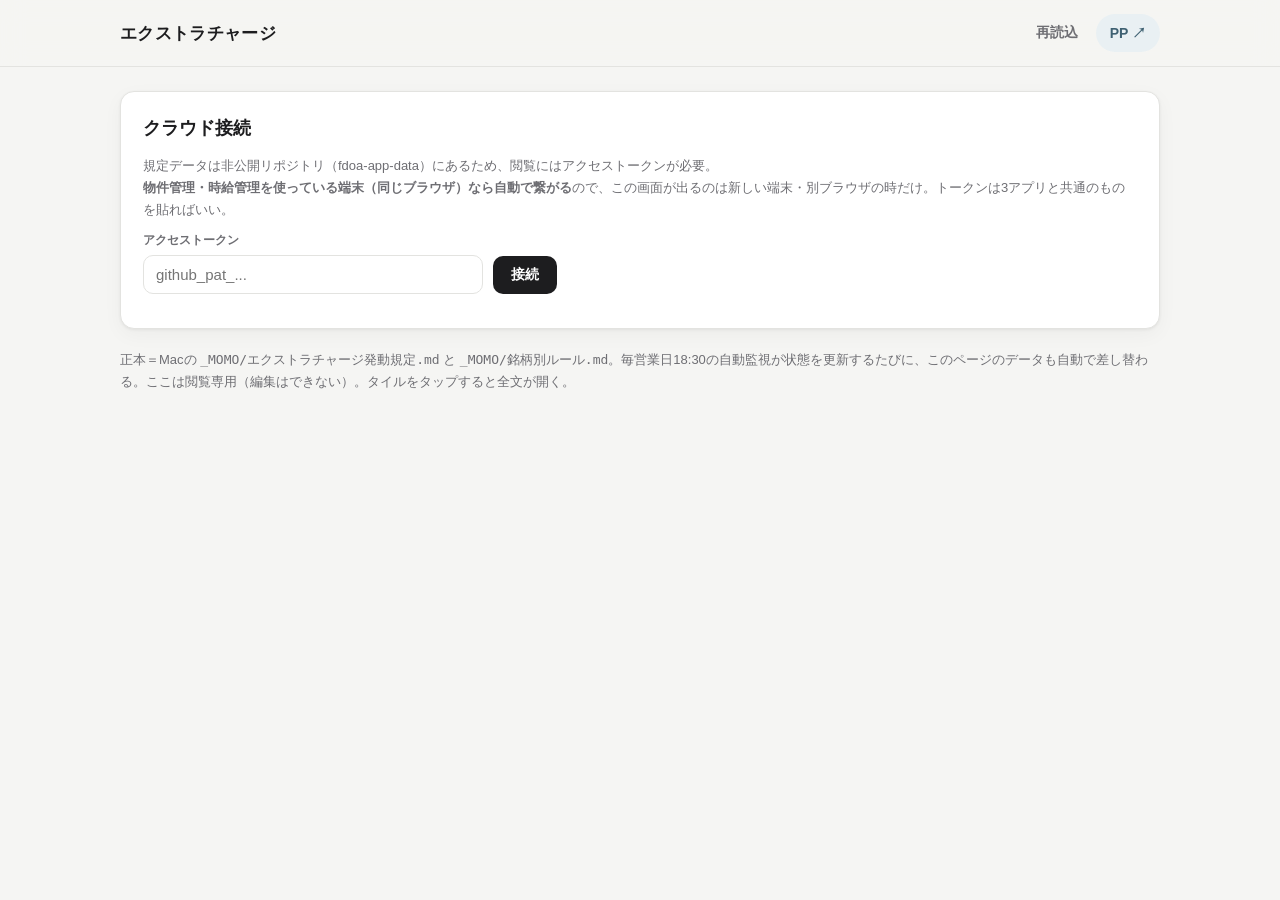
==== extra/index.html @ 91cc87ca "extra: 2段表示化（1段目=指数=EXCが機械で撃つ／2段目=個別株=通知だけ型・根拠ストリップは規定の役割分担節から取得）" ====
<!DOCTYPE html>
<html lang="ja">
<head>
<meta charset="UTF-8">
<meta name="viewport" content="width=device-width, initial-scale=1.0, viewport-fit=cover">
<title>エクストラチャージ｜FDOA</title>
<link rel="icon" href="data:image/svg+xml,<svg xmlns='http://www.w3.org/2000/svg' viewBox='0 0 100 100'><text y='.9em' font-size='90'>⚡</text></svg>">
<link rel="apple-touch-icon" href="apple-touch-icon.png">
<link rel="stylesheet" href="../shared/base.css?v=20260720b">
<style>
/* ---- 投資系（PP）の色をこのページに持ち込む ---- */
:root{--progress-blue:#3f6172;--progress-blue-soft:#e9f0f3}
.nav-external{display:inline-flex;align-items:center;color:var(--progress-blue);background:var(--progress-blue-soft);
  padding:8px 14px;border-radius:999px;font-size:14px;font-weight:700;text-decoration:none;white-space:nowrap}
.nav-external:hover{filter:brightness(.97)}

/* ---- 状態タイル（PPのサマリーカード相当・密度高め） ---- */
.tiles{display:grid;grid-template-columns:repeat(auto-fit,minmax(158px,1fr));gap:8px;margin-bottom:8px;align-items:start}
.tile{border:1px solid var(--line);border-radius:10px;background:var(--card);box-shadow:var(--shadow);overflow:hidden}
.tile summary{cursor:pointer;list-style:none;padding:9px 11px 10px;display:flex;flex-direction:column;gap:3px}
.tile summary::-webkit-details-marker{display:none}
.tile-top{display:flex;justify-content:space-between;align-items:center;gap:6px;min-width:0}
.tile-name{font-size:11.5px;font-weight:750;white-space:nowrap}
.pill{font-size:9px;font-weight:700;padding:2px 7px;border-radius:999px;background:#efefec;color:var(--sub);
  white-space:nowrap;overflow:hidden;text-overflow:ellipsis;max-width:60%}
.phase-danger .pill{background:var(--danger-soft);color:var(--danger)}
.phase-warn .pill{background:var(--warn-soft);color:#73542d}
.phase-ok .pill{background:var(--accent-soft);color:var(--accent)}
.tile-big{font-size:22px;font-weight:750;line-height:1.15;font-variant-numeric:tabular-nums}
.phase-danger .tile-big{color:var(--danger)}
.phase-warn .tile-big{color:var(--warn)}
.phase-ok .tile-big{color:var(--accent)}
.tile-sub{font-size:9px;color:var(--sub);margin-top:-2px}
.tile-rows{display:flex;flex-direction:column;gap:2px;margin-top:3px;min-width:0}
.tile-row{font-size:9.5px;line-height:1.35;white-space:nowrap;overflow:hidden;text-overflow:ellipsis}
.tile-row .lbl{color:var(--sub);font-weight:650;margin-right:2px}
.env-fired{text-decoration:line-through;color:var(--sub)}
.tile-full{border-top:1px solid var(--line);padding:9px 11px;background:#fafaf8}
.tile-full .md{font-size:11px;line-height:1.55}
.tile-full .md ul{padding-left:16px}

/* ---- 2段表示（1段目=指数／2段目=個別株）：段ヘッダー＝根拠ストリップ ---- */
.tier{margin-bottom:14px}
.roleStrip summary{flex-wrap:nowrap;min-width:0}
.roleStrip .tag{font-size:9px;font-weight:700;padding:2px 7px;border-radius:999px;white-space:nowrap;flex:none}
.roleStrip .tag-idx{background:var(--progress-blue-soft);color:var(--progress-blue)}
.roleStrip .tag-stk{background:#efe9df;color:#73542d}
.roleStrip .roleNote{color:var(--sub);font-weight:500;flex:1;min-width:0;white-space:nowrap;overflow:hidden;text-overflow:ellipsis}

/* ---- 弾薬庫ストリップ・鮮度スタンプ ---- */
.strip{border:1px solid var(--line);border-radius:10px;background:var(--card);box-shadow:var(--shadow);margin-bottom:8px;overflow:hidden}
.strip summary{cursor:pointer;list-style:none;padding:8px 12px;font-size:11px;font-weight:650;display:flex;gap:6px;align-items:center;flex-wrap:wrap}
.strip summary::-webkit-details-marker{display:none}
.strip summary::after{content:"▾";color:var(--sub);font-size:10px;margin-left:auto}
.strip[open] summary::after{content:"▴"}
.strip .md{border-top:1px solid var(--line);padding:9px 12px;background:#fafaf8;font-size:11px}
.stamp{font-size:10px;color:var(--sub);margin:0 2px 18px}

/* ---- Markdown表示（折りたたみ・フォールバック用） ---- */
.md h2{font-size:17px;margin:20px 0 8px;padding-top:4px}
.md h2:first-child{margin-top:0}
.md h3{font-size:15px;margin:16px 0 6px;padding:6px 10px;background:#f5f5f3;border-radius:8px}
.md p{margin:6px 0}
.md ul{margin:6px 0 10px;padding-left:22px}
.md li{margin:3px 0}
.md table{margin:8px 0 12px;font-size:13px}
.md td{padding:7px 10px}
.md hr{border:none;border-top:1px solid var(--line);margin:16px 0}
.md code{background:#f0f0ee;border-radius:5px;padding:1px 6px;font-size:12px;font-family:ui-monospace,Menlo,monospace;word-break:break-all}
.md strong{font-weight:700}
.ruleFold{padding:14px 18px}
.ruleFold summary{cursor:pointer;font-size:14px;font-weight:700;list-style:none;display:flex;align-items:center;gap:8px}
.ruleFold summary::-webkit-details-marker{display:none}
.ruleFold summary::after{content:"開く ▾";font-size:11px;font-weight:600;color:var(--sub);margin-left:auto;
  border:1px solid var(--line);border-radius:999px;padding:3px 10px;white-space:nowrap}
.ruleFold details[open] summary::after{content:"閉じる ▴"}
.secHead{font-size:12px;font-weight:700;color:var(--sub);letter-spacing:.06em;margin:22px 0 10px}
#connectCard input{width:340px;max-width:100%}
.errbox{background:var(--danger-soft);color:var(--danger);border-radius:10px;padding:12px 14px;font-size:14px;margin-bottom:14px;display:none}

@media(max-width:720px){
  main{padding-top:10px}
  .tiles{grid-template-columns:repeat(2,minmax(0,1fr));gap:6px;margin-bottom:6px}
  .tile summary{padding:8px 9px 9px}
  .tile-big{font-size:20px}
  .strip{margin-bottom:6px}
  .tier{margin-bottom:10px}
  .stamp{margin-bottom:12px}
}
</style>
</head>
<body>

<header>
  <div class="head-in">
    <h1>エクストラチャージ <small id="fetchInfo"></small></h1>
    <nav>
      <button id="reloadBtn">再読込</button>
      <a class="nav-external" href="../progress/" title="Progress Portfolioを開く">PP ↗</a>
    </nav>
  </div>
</header>

<main>
  <div class="errbox" id="errBox"></div>

  <!-- 未接続時：トークン入力 -->
  <div class="card" id="connectCard" style="display:none">
    <h2>クラウド接続</h2>
    <p class="note" style="margin-bottom:10px">
      規定データは非公開リポジトリ（fdoa-app-data）にあるため、閲覧にはアクセストークンが必要。<br>
      <strong>物件管理・時給管理を使っている端末（同じブラウザ）なら自動で繋がる</strong>ので、この画面が出るのは新しい端末・別ブラウザの時だけ。トークンは3アプリと共通のものを貼ればいい。
    </p>
    <div class="frm">
      <label>アクセストークン
        <input type="password" id="tokenInput" placeholder="github_pat_...">
      </label>
      <button class="btn" id="connectBtn">接続</button>
    </div>
  </div>

  <!-- ダッシュボード：2段表示（1段目=指数=EXCが機械で撃つ／2段目=個別株=通知だけ）＋鮮度 -->
  <div id="dashWrap" style="display:none">
    <div class="tier" id="idxTier" style="display:none">
      <details class="strip roleStrip" id="idxStrip" style="display:none">
        <summary id="idxSum"></summary>
        <div class="md" id="idxMd"></div>
      </details>
      <div class="tiles" id="idxTiles"></div>
      <details class="strip" id="ammoStrip" style="display:none">
        <summary id="ammoSum"></summary>
        <div class="md" id="ammoMd"></div>
      </details>
    </div>
    <div class="tier" id="stkTier" style="display:none">
      <details class="strip roleStrip" id="stkStrip" style="display:none">
        <summary id="stkSum"></summary>
        <div class="md" id="stkMd"></div>
      </details>
      <div class="tiles" id="stkTiles"></div>
    </div>
    <div class="stamp" id="stampLine"></div>
  </div>

  <!-- フォールバック：タイル化に失敗した文書はここに生Markdownで出す（真っ白事故防止） -->
  <div class="card" id="statusCard" style="display:none">
    <h2>現在の状態（指数）</h2>
    <div class="md" id="statusMd"></div>
  </div>
  <div class="card" id="spcxStatusCard" style="display:none">
    <h2>現在の状態（個別株）</h2>
    <div class="md" id="spcxStatusMd"></div>
  </div>

  <!-- 規定本文・履歴（折りたたみ） -->
  <div class="secHead" id="foldHead" style="display:none">規定・履歴</div>
  <div class="card ruleFold" id="ruleCard" style="display:none">
    <details>
      <summary>発動規定（本文）</summary>
      <div class="md" id="ruleMd" style="margin-top:12px"></div>
    </details>
  </div>
  <div class="card ruleFold" id="histCard" style="display:none">
    <details>
      <summary>発砲履歴</summary>
      <div class="md" id="histMd" style="margin-top:12px"></div>
    </details>
  </div>
  <div class="card ruleFold" id="spcxRuleCard" style="display:none">
    <details>
      <summary>銘柄別ルール（本文）</summary>
      <div class="md" id="spcxRuleMd" style="margin-top:12px"></div>
    </details>
  </div>
  <div class="card ruleFold" id="spcxHistCard" style="display:none">
    <details>
      <summary>売買履歴</summary>
      <div class="md" id="spcxHistMd" style="margin-top:12px"></div>
    </details>
  </div>

  <p class="note">正本＝Macの <code>_MOMO/エクストラチャージ発動規定.md</code> と <code>_MOMO/銘柄別ルール.md</code>。毎営業日18:30の自動監視が状態を更新するたびに、このページのデータも自動で差し替わる。ここは閲覧専用（編集はできない）。タイルをタップすると全文が開く。</p>
</main>

<script src="../shared/store.js?v=20260720b"></script>
<script>
'use strict';
const CONFIG={owner:'neongreeen',repo:'fdoa-app-data',branch:'main',path:'extra-charge.md',spcxPath:'stock-rules.md',
  tokenKey:'fdoa_gh_token',legacyTokenKeys:['fdoa_bukken_gh_token']}; // 他アプリと同じ：旧キーも読む
const reader=createCloudReader(CONFIG); // クラウド読み取りは全アプリ共通のstore.js経由（引っ越しはstore.js差し替えだけ）
const $=id=>document.getElementById(id);

/*__PARSER_START__*/
function esc(s){return s.replace(/&/g,'&amp;').replace(/</g,'&lt;').replace(/>/g,'&gt;');}
function inline(s){return s
  .replace(/\*\*([^*]+)\*\*/g,'<strong>$1</strong>')
  .replace(/`([^`]+)`/g,'<code>$1</code>');}

/* 最小Markdownレンダラ（見出し・表・箇条書き・区切り線・段落・太字・code） */
function mdToHtml(md){
  const lines=md.split('\n');let html='',i=0;
  while(i<lines.length){
    const ln=lines[i];
    if(/^\s*$/.test(ln)){i++;continue;}
    if(/^---+\s*$/.test(ln)){html+='<hr>';i++;continue;}
    let m;
    if((m=ln.match(/^(#{1,4})\s+(.*)$/))){html+='<h'+m[1].length+'>'+inline(esc(m[2]))+'</h'+m[1].length+'>';i++;continue;}
    if(/^\|/.test(ln)){ // 表
      const rows=[];while(i<lines.length&&/^\|/.test(lines[i])){rows.push(lines[i]);i++;}
      const cells=r=>r.replace(/^\||\|$/g,'').split('|').map(c=>inline(esc(c.trim())));
      let t='<div class="tblwrap"><table>';
      rows.forEach((r,ri)=>{
        if(/^\|[\s:|-]+\|?$/.test(r))return; // 区切り行
        const tag=ri===0?'th':'td';
        t+='<tr>'+cells(r).map(c=>'<'+tag+'>'+c+'</'+tag+'>').join('')+'</tr>';
      });
      html+=t+'</table></div>';continue;
    }
    if(/^\s*-\s+/.test(ln)){ // 箇条書き
      let l='<ul>';
      while(i<lines.length&&/^\s*-\s+/.test(lines[i])){l+='<li>'+inline(esc(lines[i].replace(/^\s*-\s+/,'')))+'</li>';i++;}
      html+=l+'</ul>';continue;
    }
    html+='<p>'+inline(esc(ln))+'</p>';i++;
  }
  return html;
}

// 文書を3分割：規定本文／現在の状態／履歴（発砲履歴・売買履歴）
function splitDoc(md){
  const si=md.search(/^## 現在の状態.*$/m);
  if(si<0)return{rule:md.replace(/^# .*$/m,'').trim(),status:'',history:''};
  const rule=md.slice(0,si).replace(/---+\s*$/,'').replace(/^# .*$/m,'').trim();
  const rest=md.slice(si).replace(/^## 現在の状態.*$/m,'');
  const hi=rest.search(/^## .*$/m);
  let status=rest,history='';
  if(hi>=0){status=rest.slice(0,hi);history=rest.slice(hi).trim();}
  status=status.replace(/---+\s*\n*$/,'').trim();
  return{rule,status,history};
}

// 状態セクションを「### 見出し」ごとに分ける
function sections(status){
  const marks=[];const re=/^###\s+(.+)$/gm;let m;
  while((m=re.exec(status)))marks.push({head:m[1].trim(),idx:m.index,end:re.lastIndex});
  return marks.map((mk,i)=>({head:mk.head,body:status.slice(mk.end,i+1<marks.length?marks[i+1].idx:undefined).trim()}));
}

const PHASE_EMOJI={'🔴':'danger','🟡':'warn','🟢':'ok'};

// 1サブセクション→タイルのデータ。書式が育っても拾える範囲だけ拾う（欠けは無視）
function parseTile(sec){
  const ci=sec.head.indexOf('：');
  const name=(ci>=0?sec.head.slice(0,ci):sec.head).replace(/\*/g,'').trim();
  let phaseRaw=ci>=0?sec.head.slice(ci+1).trim():'';
  const emoji=Object.keys(PHASE_EMOJI).find(e=>phaseRaw.includes(e))||'';
  const phase=phaseRaw.replace(emoji,'').replace(/（[^）]*）/g,'').trim();
  const b=sec.body;
  const t={name,emoji,phase,phaseClass:emoji?PHASE_EMOJI[emoji]:'',body:b,big:'',bigLabel:'',rows:[]};
  let m;
  // 物差し1：高値からの下落率（指数＝半年高値／個別株＝90日高値）
  if((m=b.match(/(半年高値|90日高値)[^%\n]*?比[：:]?\s*\*{0,2}(-?\d+(?:\.\d+)?)\s*\*{0,2}\s*%/))){
    t.big=m[2]+'%';t.bigLabel=m[1]+'比';t.dd=parseFloat(m[2]);
  }
  // 物差し2：SPCXの底カウント
  if(!t.big&&(m=b.match(/カウント[：:]\s*\*{0,2}(\d+)\s*営業日\*{0,2}\s*／\s*(\d+)\s*営業日/))){
    t.big=m[1]+'/'+m[2];t.bigLabel='底カウント（営業日）';
  }
  // 封筒（発射済みの弾は🎯付き・取り消し線）
  if((m=b.match(/①\s*([\d,]+)[^②]*②\s*([\d,]+)[^③]*③\s*([\d,]+)[^④]*④\s*([\d,]+)/))){
    const fired={};let f;const fre=/第([1-4])弾[：:][^\n]*発射済み/g;
    while((f=fre.exec(b)))fired[f[1]]=true;
    t.env=[m[1],m[2],m[3],m[4]].map((amt,i)=>({amt,fired:!!fired[i+1]}));
  }else if(/封筒未作成/.test(b))t.envNote='封筒未作成';
  // 次のライン（DDが取れていれば残り距離ptを添える）
  if((m=b.match(/次のライン[：:]\s*(.+)/))){
    let line=m[1].replace(/\*/g,'').trim();
    const lm=line.match(/(-\d+(?:\.\d+)?)\s*%/);
    if(lm&&typeof t.dd==='number'){
      const dist=t.dd-parseFloat(lm[1]);
      if(dist>0)line='あと'+dist.toFixed(1)+'pt｜'+line; // 距離が主役なので行頭に
    }
    t.next=line;
  }
  // SPCX固有：安値・シグナルライン・ロックアップ
  if((m=b.match(/直近安値[^$\n]*\$\s*([\d.,]+)/)))t.low='$'+m[1];
  if((m=b.match(/シグナルライン[：:][^$\n]*\$\s*([\d.,]+)/)))t.signal='$'+m[1];
  if((m=b.match(/ロックアップ[^：:\n]*[：:]\s*\*{0,2}([^\n*]+)/)))t.lockup=m[1].replace(/（上のカレンダー参照）.*/,'').trim();
  // 育成・ウォッチ銘柄固有：通知ライン（円・ドル両対応）・現在値・局面解除条件
  if((m=b.match(/通知ライン\s*\*{0,2}(\$?[\d,.]+)\s*(円)?\*{0,2}\s*(（-?\d+%）)?/))){
    let line=m[1]+(m[2]||'')+(m[3]||'');
    const lm=(m[3]||'').match(/(-\d+(?:\.\d+)?)%/);
    if(lm&&typeof t.dd==='number'){
      const dist=t.dd-parseFloat(lm[1]);
      if(dist>0)line='あと'+dist.toFixed(1)+'pt｜'+line; // 距離が主役なので行頭に
    }
    t.notify=line;
  }
  if((m=b.match(/現在\s*([\d,.]+)\s*円/)))t.price=m[1]+'円';
  if((m=b.match(/DDが\s*(-?\d+(?:\.\d+)?%)\s*以内へ回復/)))t.recover=m[1]+'回復で局面解除';
  return t;
}

function parseAmmo(sec){
  const t={body:sec.body};let m;
  if((m=sec.body.match(/円弾[：:][^\n]*＝\s*\*{0,2}([\d,]+)\s*円/)))t.yen=m[1]+'円';
  if((m=sec.body.match(/ドル弾[^：:\n]*[：:][^\n]*?(US\$[^（\n]+)/)))t.usd=m[1].trim();
  return t;
}

// 状態セクション冒頭（最初の###の手前）の「最終チェック」行
function parseStamp(status){
  const head=status.split(/^###/m)[0];
  const m=head.match(/最終チェック[：:]\s*([^\n]+)/);
  return m?m[1].trim():'';
}

// EXC規定本文の「暴落時の役割分担」節から、各段の根拠ストリップを作る（根拠テキストの正本は規定md1箇所）
function roleParts(bullet){
  const m=bullet.match(/\*\*([^*]+)\*\*(.*)$/);
  if(!m)return null;
  const arrow=m[1].split('→');
  if(arrow.length<2)return null;
  return{name:arrow[0].replace(/（[^）]*）/g,'').trim(),act:arrow[1].trim(),
    note:m[2].replace(/^[。\s]+/,'').replace(/\*\*/g,'').trim()};
}
function parseRoles(rule){
  const start=rule.search(/^##\s*暴落時の役割分担/m);
  if(start<0)return null;
  const after=rule.slice(start).replace(/^[^\n]*\n?/,'');
  const end=after.search(/^##\s/m);
  const body=(end>=0?after.slice(0,end):after).trim();
  const pick=key=>{const mm=body.match(new RegExp('^-\\s*\\*\\*'+key+'[^\\n]*','m'));return mm?mm[0].replace(/^-\s*/,''):'';};
  const idx=roleParts(pick('指数')),stk=roleParts(pick('個別株'));
  if(!idx&&!stk)return null;
  return{idx,stk,body};
}
/*__PARSER_END__*/

function showErr(msg){$('errBox').textContent=msg;$('errBox').style.display='block';}

const CIRC=['①','②','③','④'];
function tileRowsHtml(t){
  const rows=[];
  if(t.env)rows.push('<span class="lbl">封筒</span>'+t.env.map((e,i)=>
    '<span class="'+(e.fired?'env-fired':'')+'">'+CIRC[i]+esc(e.amt)+(e.fired?'🎯':'')+'</span>').join(' '));
  if(t.envNote)rows.push('<span class="lbl">封筒</span>'+esc(t.envNote));
  if(t.low&&t.signal)rows.push('<span class="lbl">安値</span>'+esc(t.low)+' → <span class="lbl">点灯</span>'+esc(t.signal));
  if(t.notify)rows.push('<span class="lbl">通知ライン</span>'+esc(t.notify));
  if(t.price)rows.push('<span class="lbl">現在</span>'+esc(t.price));
  if(t.recover)rows.push('<span class="lbl">解除</span>'+esc(t.recover));
  if(t.next)rows.push('<span class="lbl">次</span>'+esc(t.next));
  if(t.lockup)rows.push('<span class="lbl">解除</span>'+esc(t.lockup));
  return rows.slice(0,3).map(r=>'<div class="tile-row">'+r+'</div>').join('');
}
function renderTiles(elId,models){
  $(elId).innerHTML=models.map(t=>
    '<details class="tile'+(t.phaseClass?' phase-'+t.phaseClass:'')+'">'
    +'<summary>'
    +'<div class="tile-top"><span class="tile-name">'+esc(t.name)+'</span>'
    +(t.emoji||t.phase?'<span class="pill">'+esc((t.emoji?t.emoji+' ':'')+t.phase)+'</span>':'')+'</div>'
    +(t.big?'<div class="tile-big">'+esc(t.big)+'</div><div class="tile-sub">'+esc(t.bigLabel)+'</div>':'')
    +'<div class="tile-rows">'+tileRowsHtml(t)+'</div>'
    +'</summary>'
    +'<div class="tile-full"><div class="md">'+mdToHtml(t.body)+'</div></div>'
    +'</details>').join('');
}
function renderAmmo(a){
  const bits=[];
  if(a.yen)bits.push('円弾 <strong>'+esc(a.yen)+'</strong>');
  if(a.usd)bits.push('ドル弾 <strong>'+esc(a.usd)+'</strong>');
  $('ammoSum').innerHTML='🧨 弾薬庫：'+(bits.length?bits.join('・'):'詳細を開く');
  $('ammoMd').innerHTML=mdToHtml(a.body);
  $('ammoStrip').style.display='block';
}
// 段ヘッダー（根拠ストリップ）。役割分担節が読めなかった時は素の見出しへフォールバック
function renderTierHead(p,role,rolesBody,fallbackName,tagClass){
  if(role){
    $(p+'Sum').innerHTML='<span class="tag '+tagClass+'">'+esc(role.name)+'</span>'
      +'<strong>'+esc(role.act)+'</strong>'
      +(role.note?'<span class="roleNote">'+esc(role.note)+'</span>':'');
    $(p+'Md').innerHTML=mdToHtml(rolesBody);
    $(p+'Strip').style.display='block';
  }else{
    $(p+'Sum').innerHTML='<span class="tag '+tagClass+'">'+esc(fallbackName)+'</span>';
    $(p+'Md').innerHTML='';
    $(p+'Strip').style.display='block';
  }
}
// 履歴mdの先頭##見出しは折りたたみのタイトルと重複するので落とす
function stripLeadH2(md){return md.replace(/^##\s+[^\n]*\n?/,'').trim();}

async function load(){
  $('errBox').style.display='none';
  const TEST=window.__TEST_DOCS__||null; // 検証ハーネス用：本番では未定義
  if(!TEST&&!reader.hasToken()){
    $('connectCard').style.display='block';
    ['dashWrap','statusCard','spcxStatusCard','foldHead','ruleCard','histCard','spcxRuleCard','spcxHistCard']
      .forEach(id=>$(id).style.display='none');
    return;
  }
  $('connectCard').style.display='none';
  $('fetchInfo').textContent='読込中…';
  try{
    const [ec,sp]=TEST
      ?[TEST[CONFIG.path]||null,TEST[CONFIG.spcxPath]||null]
      :await Promise.all([reader.fetchText(CONFIG.path),reader.fetchText(CONFIG.spcxPath)]);

    const idxTiles=[],stkTiles=[];const stamps=[];let roles=null;
    $('statusCard').style.display='none';
    $('spcxStatusCard').style.display='none';

    if(ec){
      const a=splitDoc(ec);
      $('ruleMd').innerHTML=mdToHtml(a.rule);
      $('ruleCard').style.display='block';
      if(a.history){$('histMd').innerHTML=mdToHtml(stripLeadH2(a.history));$('histCard').style.display='block';}
      roles=parseRoles(a.rule); // 根拠ストリップの元＝規定の「暴落時の役割分担」節
      try{ // タイル化に失敗したら生Markdownへフォールバック（真っ白にしない）
        const secs=sections(a.status);
        const ammoSec=secs.find(s=>/弾薬庫/.test(s.head));
        const ts=secs.filter(s=>s!==ammoSec).map(parseTile);
        if(!ts.length)throw new Error('no tiles');
        idxTiles.push(...ts);
        if(ammoSec)renderAmmo(parseAmmo(ammoSec));
        const st=parseStamp(a.status);if(st)stamps.push('指数：'+st);
      }catch(_){
        $('statusMd').innerHTML=mdToHtml(a.status||'（状態セクションが見つからない）');
        $('statusCard').style.display='block';
      }
    }
    if(sp){
      const b=splitDoc(sp);
      $('spcxRuleMd').innerHTML=mdToHtml(b.rule);
      $('spcxRuleCard').style.display='block';
      if(b.history){$('spcxHistMd').innerHTML=mdToHtml(stripLeadH2(b.history));$('spcxHistCard').style.display='block';}
      try{
        const ts=sections(b.status).map(parseTile);
        if(!ts.length)throw new Error('no tiles');
        stkTiles.push(...ts);
        const st=parseStamp(b.status);if(st)stamps.push('個別株：'+st);
      }catch(_){
        $('spcxStatusMd').innerHTML=mdToHtml(b.status||'（状態セクションが見つからない）');
        $('spcxStatusCard').style.display='block';
      }
    }

    // 2段表示：1段目＝指数（EXCが機械で撃つ）／2段目＝個別株（通知だけ型）
    if(idxTiles.length){
      renderTiles('idxTiles',idxTiles);
      renderTierHead('idx',roles&&roles.idx,roles?roles.body:'','指数','tag-idx');
      $('idxTier').style.display='block';
    }else $('idxTier').style.display='none';
    if(stkTiles.length){
      renderTiles('stkTiles',stkTiles);
      renderTierHead('stk',roles&&roles.stk,roles?roles.body:'','個別株','tag-stk');
      $('stkTier').style.display='block';
    }else $('stkTier').style.display='none';
    $('dashWrap').style.display=(idxTiles.length||stkTiles.length)?'block':'none';
    $('stampLine').textContent=stamps.length?'最終チェック — '+stamps.join('／'):'';
    if(ec||sp)$('foldHead').style.display='block';
    $('fetchInfo').textContent='取得 '+new Date().toLocaleString('ja-JP',{month:'numeric',day:'numeric',hour:'2-digit',minute:'2-digit'});
  }catch(e){
    $('fetchInfo').textContent='';
    if(e&&e.auth){ // トークン無効。共通キーは消さない（物件・時給の接続を巻き添えにしない）
      showErr('トークンが無効（401）。下の欄に貼り直すと直る（物件・時給とも共通のトークン）。');
      $('connectCard').style.display='block';return;
    }
    showErr(navigator.onLine?('読み込み失敗：'+e.message):'オフライン。電波のある所で再読込して。');
  }
}

$('reloadBtn').addEventListener('click',load);
$('connectBtn').addEventListener('click',()=>{
  const t=$('tokenInput').value.trim();
  if(!t)return;
  reader.connect(t);
  $('tokenInput').value='';
  load();
});
load();
</script>
</body>
</html>
---- shared/base.css ----
/* =====================================================================
   FDOA 共通ビジュアル基盤（マスター管理・物件進捗管理・時給プロジェクト管理で共用）
   見た目の正本はこのファイル。3アプリの共通部分（配色・ヘッダー・メニュー・
   パネル・フォーム・ボタン・表・余白・スマホ対応）はここで一元管理する。
   アプリ固有のUI（ガント・タイマー・モーダル等）だけ各index.htmlの<style>に残す。
   値を変える時はここを変える＝3アプリ同時に揃う。
   読み込み順：base.css → 各アプリの<style>（アプリ側が上書きできる）
   ===================================================================== */
:root{
  --bg:#f5f5f3; --card:#ffffff; --panel:#ffffff; --ink:#1d1d1f; --sub:#6e6e73; --line:#e3e3e0;
  --accent:#2f6f5e; --accent-soft:#e7f1ed;
  --danger:#b4533b; --danger-soft:#fbe9e4;
  --warn:#c1873b; --warn-soft:#faf3e4;
  --ok:#2f6f5e;
  --radius:14px; --shadow:0 1px 3px rgba(0,0,0,.06),0 6px 20px rgba(0,0,0,.04);
  --content-w:1080px;   /* 本文とヘッダー内側の共通幅 */
}
*{box-sizing:border-box;margin:0;padding:0}
body{font-family:-apple-system,"Hiragino Sans","Hiragino Kaku Gothic ProN",Meiryo,sans-serif;
  background:var(--bg);color:var(--ink);font-size:15px;line-height:1.6;-webkit-font-smoothing:antialiased}

/* ---------- ヘッダー（内側を本文と同じ幅に揃える） ---------- */
header{position:sticky;top:0;z-index:50;background:rgba(245,245,243,.85);
  backdrop-filter:saturate(180%) blur(12px);border-bottom:1px solid var(--line)}
.head-in{max-width:var(--content-w);margin:0 auto;padding:14px 20px;display:flex;align-items:center;gap:16px;flex-wrap:wrap}
header h1,.logo{font-size:17px;font-weight:700;letter-spacing:.02em}
header h1 small,.logo small{font-weight:400;color:var(--sub);font-size:12px;margin-left:8px}
nav{display:flex;gap:4px;flex-wrap:wrap;margin-left:auto}
nav button{border:none;background:transparent;color:var(--sub);padding:8px 14px;border-radius:999px;
  font-size:14px;cursor:pointer;font-weight:600}
nav button.active{background:var(--ink);color:#fff}
nav button:hover:not(.active){background:#eaeae7}
.applink{display:inline-flex;align-items:center;gap:4px;border:1px solid var(--line);background:#fff;color:var(--sub);
  padding:7px 13px;border-radius:999px;font-size:13px;font-weight:600;text-decoration:none;white-space:nowrap;flex:0 0 auto}
.applink:hover{color:var(--ink);border-color:#d0d0cc}

/* ---------- 本文・パネル ---------- */
main{max-width:var(--content-w);margin:0 auto;padding:24px 20px 80px}
section.tab{display:none}
section.tab.active{display:block}
.view{display:none}
.view.active{display:block}
.card,.panel{background:var(--card);border:1px solid var(--line);border-radius:var(--radius);
  padding:22px;margin-bottom:20px;box-shadow:var(--shadow)}
.card h2,.panel h2{font-size:18px;margin:0 0 12px}
.card h2 .count,.panel h2 .count{font-size:12px;color:var(--sub);font-weight:normal}

/* ---------- フォーム ---------- */
input,select,textarea{border:1px solid var(--line);border-radius:10px;padding:10px 12px;
  font-size:15px;font-family:inherit;background:#fff;color:var(--ink)}
input[type=checkbox]{accent-color:var(--accent)}
input:focus,select:focus,textarea:focus{outline:none;border-color:var(--accent);box-shadow:0 0 0 3px var(--accent-soft)}
.frm{display:flex;gap:10px;flex-wrap:wrap;align-items:flex-end;margin-bottom:12px}
.frm label{display:flex;flex-direction:column;gap:4px;font-size:12px;color:var(--sub);font-weight:600}

/* ---------- ボタン（.sec/.gray＝グレー、.warn/.red＝危険 は同じ見た目） ---------- */
.btn{border:none;border-radius:10px;padding:10px 18px;font-size:14px;font-weight:600;cursor:pointer;
  background:var(--ink);color:#fff;display:inline-flex;align-items:center;gap:7px}
.btn:hover{opacity:.9}
.btn.sec,.btn.gray{background:#ececea;color:var(--ink)}
.btn.warn,.btn.red{background:var(--danger)}
.btn.ghost{background:transparent;color:var(--accent);padding:6px 10px}
.btn.sm{padding:6px 12px;font-size:13px}
.btn:disabled{opacity:.4;cursor:not-allowed}

/* ---------- 表 ---------- */
table{width:100%;border-collapse:collapse;font-size:14px}
th{text-align:left;color:var(--sub);font-weight:600;font-size:12px;padding:8px 10px;border-bottom:1px solid var(--line);white-space:nowrap}
td{padding:10px 10px;border-bottom:1px solid #f0f0ee;vertical-align:middle}
tr:hover td{background:#fafaf8}
.tblwrap{overflow-x:auto;-webkit-overflow-scrolling:touch}

/* ---------- 小物 ---------- */
.badge{display:inline-block;padding:1px 9px;border-radius:999px;font-size:12px;color:#fff;white-space:nowrap}
.dot{display:inline-block;width:10px;height:10px;border-radius:50%;margin-right:4px;vertical-align:middle}
.muted{color:var(--sub);font-size:13px}
.note{font-size:13px;color:var(--sub);line-height:1.7}
.empty{padding:30px;text-align:center;color:var(--sub);font-size:14px}

/* ---------- タブレット以下：指で押しやすく ---------- */
@media(max-width:820px){
  input,select,textarea{font-size:16px} /* iOSのフォーカス時自動ズーム防止 */
  nav button{padding:9px 14px;font-size:14px}
  .btn{min-height:42px}
  .btn.sm{min-height:34px;padding:6px 10px;font-size:12px}
  .tblwrap td{white-space:nowrap;max-width:240px;overflow:hidden;text-overflow:ellipsis}
}

/* ---------- スマホ：全体を一段コンパクトに・メニューは1行横スクロール ---------- */
@media(max-width:720px){
  body{font-size:14px}
  main{padding:12px 12px 60px}
  .card,.panel{padding:14px}
  .card h2,.panel h2{font-size:16px}
  input,select,textarea{padding:8px 10px}
  .btn{min-height:40px}
  .head-in{padding:8px 12px;gap:5px;flex-wrap:nowrap;flex-direction:column;align-items:stretch}
  header h1,.logo{font-size:15px}
  nav{margin:0 -12px;padding:0 12px;flex-wrap:nowrap;overflow-x:auto;-webkit-overflow-scrolling:touch;scrollbar-width:none}
  nav::-webkit-scrollbar{display:none}
  nav button{white-space:nowrap;flex:0 0 auto;padding:6px 12px;font-size:13px}
  .frm label{width:100%}
  .frm input:not([type=color]),.frm select,.frm textarea{width:100%!important}
  .frm .btn{width:100%;justify-content:center;text-align:center}
  #ghTokenInput{width:100%!important}
}

/* ---------- 印刷＝PDF書き出し（A4タテ）：#printSheet の中身だけを印刷する ----------
   各アプリは #printSheet（bodyの直下）に印刷したいHTMLを入れて window.print() を呼ぶ。
   ブラウザの印刷画面で「PDFとして保存」（iPhoneは共有→"PDFを作成"）。 */
#printSheet{display:none}
#printSheet .pt-head{display:flex;justify-content:space-between;align-items:flex-start;gap:12px;
  border-bottom:1.5px solid var(--ink);padding-bottom:6px;margin-bottom:10px}
#printSheet .pt-title{font-size:14px;font-weight:700;letter-spacing:.02em}
#printSheet .pt-to{font-size:11px;margin-top:2px}
#printSheet .pt-sub{font-size:9px;color:var(--sub);text-align:right;line-height:1.5;flex:0 0 auto}
#printSheet .pt-total{margin-top:8px;border-top:1.5px solid var(--ink);padding-top:6px;margin-left:auto;max-width:300px}
#printSheet .pt-total .trow{display:flex;justify-content:space-between;gap:16px;font-size:10px;padding:1px 0}
#printSheet .pt-total .trow.grand{font-weight:700;font-size:12px;margin-top:3px}
#printSheet .pt-foot{margin-top:10px;font-size:8px;color:var(--sub)}
@media print{
  @page{size:A4 portrait;margin:10mm}
  body{background:#fff}
  body>*{display:none!important}
  body>#printSheet{display:block!important;-webkit-print-color-adjust:exact;print-color-adjust:exact;line-height:1.35}
  #printSheet table{font-size:9px}
  #printSheet th{font-size:8.5px;padding:3px 6px}
  #printSheet td{padding:2px 6px}
  #printSheet tr{break-inside:avoid}
  #printSheet tr:hover td{background:transparent}
  #printSheet .badge{font-size:8.5px;padding:0 6px}
  #printSheet .chip{font-size:8.5px}
  #printSheet .muted{font-size:9px}
}
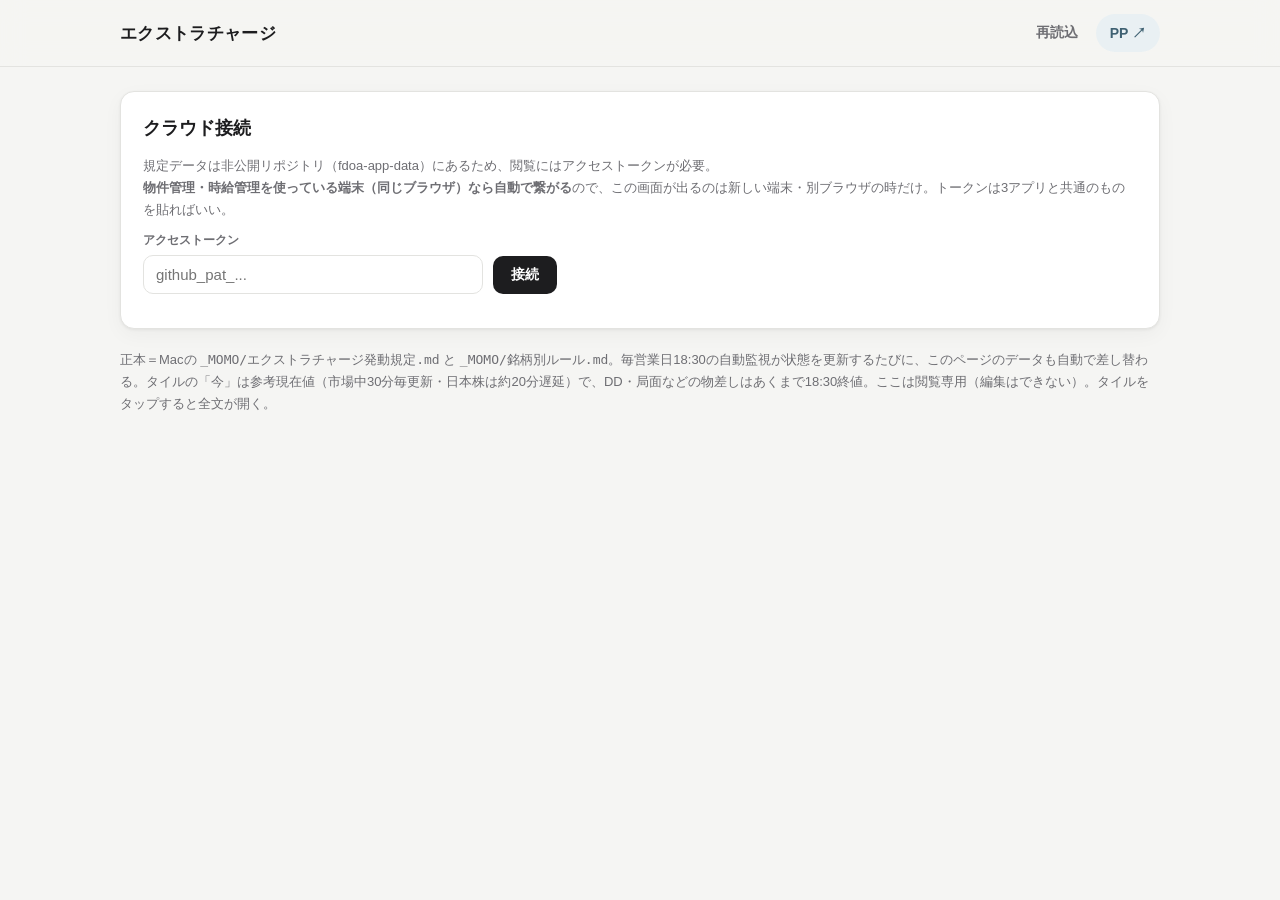
==== commit 59ce56cc: "extra: 参考現在値の表示（prices.json合流・市場中30分毎。物差しは18:30終値のまま）" ====
--- a/extra/index.html
+++ b/extra/index.html
@@ -6,7 +6,7 @@
 <title>エクストラチャージ｜FDOA</title>
 <link rel="icon" href="data:image/svg+xml,<svg xmlns='http://www.w3.org/2000/svg' viewBox='0 0 100 100'><text y='.9em' font-size='90'>⚡</text></svg>">
 <link rel="apple-touch-icon" href="apple-touch-icon.png">
-<link rel="stylesheet" href="../shared/base.css?v=20260720b">
+<link rel="stylesheet" href="../shared/base.css?v=20260720f">
 <style>
 /* ---- 投資系（PP）の色をこのページに持ち込む ---- */
 :root{--progress-blue:#3f6172;--progress-blue-soft:#e9f0f3}
@@ -35,6 +35,11 @@
 .tile-row{font-size:9.5px;line-height:1.35;white-space:nowrap;overflow:hidden;text-overflow:ellipsis}
 .tile-row .lbl{color:var(--sub);font-weight:650;margin-right:2px}
 .env-fired{text-decoration:line-through;color:var(--sub)}
+/* 下落理由の4色＝状態4段階規格（shared/status-colors.md が正本。フォールバックは旧base.cssキャッシュ対策） */
+.rs-red{color:var(--st-ss,#b4533b);font-weight:700}
+.rs-yellow{color:var(--st-s,#8a6a1d);font-weight:650}
+.rs-green{color:var(--st-b,#2f6f5e);font-weight:650}
+.rs-blue{color:var(--st-c,#3f6172);font-weight:650}
 .tile-full{border-top:1px solid var(--line);padding:9px 11px;background:#fafaf8}
 .tile-full .md{font-size:11px;line-height:1.55}
 .tile-full .md ul{padding-left:16px}
@@ -179,13 +184,13 @@
     </details>
   </div>
 
-  <p class="note">正本＝Macの <code>_MOMO/エクストラチャージ発動規定.md</code> と <code>_MOMO/銘柄別ルール.md</code>。毎営業日18:30の自動監視が状態を更新するたびに、このページのデータも自動で差し替わる。ここは閲覧専用（編集はできない）。タイルをタップすると全文が開く。</p>
+  <p class="note">正本＝Macの <code>_MOMO/エクストラチャージ発動規定.md</code> と <code>_MOMO/銘柄別ルール.md</code>。毎営業日18:30の自動監視が状態を更新するたびに、このページのデータも自動で差し替わる。タイルの「今」は参考現在値（市場中30分毎更新・日本株は約20分遅延）で、DD・局面などの物差しはあくまで18:30終値。ここは閲覧専用（編集はできない）。タイルをタップすると全文が開く。</p>
 </main>
 
-<script src="../shared/store.js?v=20260720b"></script>
+<script src="../shared/store.js?v=20260720f"></script>
 <script>
 'use strict';
-const CONFIG={owner:'neongreeen',repo:'fdoa-app-data',branch:'main',path:'extra-charge.md',spcxPath:'stock-rules.md',
+const CONFIG={owner:'neongreeen',repo:'fdoa-app-data',branch:'main',path:'extra-charge.md',spcxPath:'stock-rules.md',pricesPath:'prices.json',
   tokenKey:'fdoa_gh_token',legacyTokenKeys:['fdoa_bukken_gh_token']}; // 他アプリと同じ：旧キーも読む
 const reader=createCloudReader(CONFIG); // クラウド読み取りは全アプリ共通のstore.js経由（引っ越しはstore.js差し替えだけ）
 const $=id=>document.getElementById(id);
@@ -296,8 +301,17 @@
     }
     t.notify=line;
   }
-  if((m=b.match(/現在\s*([\d,.]+)\s*円/)))t.price=m[1]+'円';
+  if((m=b.match(/現在[：:]?\s*\*{0,2}([\d,.]+)\s*円/)))t.price=m[1]+'円';
+  else if((m=b.match(/現在[：:]?\s*\*{0,2}\$\s*([\d,.]+)([^\n]*)/))){ // ドル建て（Apple・SPCX）
+    t.price='$'+m[1];
+    // NY終値は時差でひと晩古い＝日付が添えてあればタイルにも出す
+    const dm=m[2].match(/(\d{4}-\d{2}-\d{2}|\d{1,2}\/\d{1,2})[^）\n]*終値/);
+    if(dm){let d=dm[1];const iso=d.match(/^\d{4}-(\d{2})-(\d{2})$/);if(iso)d=(+iso[1])+'/'+(+iso[2]);t.price+='（'+d+' NY終値）';}
+  }
   if((m=b.match(/DDが\s*(-?\d+(?:\.\d+)?%)\s*以内へ回復/)))t.recover=m[1]+'回復で局面解除';
+  // 下落理由メモ（正本の「- 理由：」行。4色＝重さ分類）
+  if((m=b.match(/理由[：:]\s*(🔴|🟡|🟢|🔵)\s*(.+)/)))
+    t.reason={sev:{'🔴':'red','🟡':'yellow','🟢':'green','🔵':'blue'}[m[1]],text:m[2].replace(/\*/g,'').trim()};
   return t;
 }
 
@@ -335,19 +349,51 @@
   if(!idx&&!stk)return null;
   return{idx,stk,body};
 }
+// 表示順＝下落率の深い順（EXCの性格：深く下げているものほど上・毎日の更新で自動並び替え）。
+// 下落率の物差しを持たないタイル（SPCX＝底カウント型）は先頭固定
+function sortTiles(ts){
+  return ts.slice().sort((a,b)=>
+    (typeof a.dd==='number'?a.dd:-Infinity)-(typeof b.dd==='number'?b.dd:-Infinity));
+}
 /*__PARSER_END__*/
+
+// 参考現在値（fdoa-app-data/prices.json＝GitHub Actionsが市場時間帯に30分毎更新）をタイルへ合流。
+// 物差し（DD・局面・あと◯pt）はあくまで18:30終値＝mdが正。ここは「今いくらか」の表示だけ
+const LIVE_KEY={'TOPIX':'TOPIX','S&P500':'GSPC','SPCX':'SPCX','サンリオ':'8136','任天堂':'7974',
+  'Apple':'AAPL','三菱重工':'7011','小松製作所':'6301','ダイキン工業':'6367','九州電力':'9508'};
+function liveStamp(when){
+  return when?new Date(when).toLocaleString('ja-JP',{month:'numeric',day:'numeric',hour:'2-digit',minute:'2-digit'}):'';
+}
+function attachLive(tiles,prices){
+  if(!prices||!prices.quotes)return;
+  tiles.forEach(t=>{
+    const q=prices.quotes[LIVE_KEY[t.name]];
+    if(!q||!Number.isFinite(Number(q.price)))return;
+    const hm=liveStamp(q.marketTime||q.fetchedAt);
+    const pct=Number.isFinite(Number(q.changePct))?(q.changePct>0?'+':'')+q.changePct+'%':'';
+    if(t.name==='TOPIX'||t.name==='S&P500'){ // 指数は当日騰落%だけ（1306はETF代理で絶対値の物差しが違うため）
+      t.live={lbl:'今日',val:(pct||'—')+(hm?'（'+hm+'）':'')};
+    }else{
+      const price=q.currency==='JPY'?Math.round(Number(q.price)).toLocaleString('ja-JP')+'円':'$'+q.price;
+      t.live={lbl:'今',val:price+((pct||hm)?'（'+[pct,hm].filter(Boolean).join('・')+'）':'')};
+    }
+  });
+}
 
 function showErr(msg){$('errBox').textContent=msg;$('errBox').style.display='block';}
 
 const CIRC=['①','②','③','④'];
 function tileRowsHtml(t){
   const rows=[];
+  if(t.reason)rows.push('<span class="lbl">理由</span><span class="rs-'+t.reason.sev+'">'+esc(t.reason.text)+'</span>');
   if(t.env)rows.push('<span class="lbl">封筒</span>'+t.env.map((e,i)=>
     '<span class="'+(e.fired?'env-fired':'')+'">'+CIRC[i]+esc(e.amt)+(e.fired?'🎯':'')+'</span>').join(' '));
   if(t.envNote)rows.push('<span class="lbl">封筒</span>'+esc(t.envNote));
   if(t.low&&t.signal)rows.push('<span class="lbl">安値</span>'+esc(t.low)+' → <span class="lbl">点灯</span>'+esc(t.signal));
   if(t.notify)rows.push('<span class="lbl">通知ライン</span>'+esc(t.notify));
-  if(t.price)rows.push('<span class="lbl">現在</span>'+esc(t.price));
+  // 現在値：参考現在値（30分毎）があればそれを優先、無ければmdの18:30値へフォールバック
+  if(t.live)rows.push('<span class="lbl">'+esc(t.live.lbl)+'</span>'+esc(t.live.val));
+  else if(t.price)rows.push('<span class="lbl">現在</span>'+esc(t.price));
   if(t.recover)rows.push('<span class="lbl">解除</span>'+esc(t.recover));
   if(t.next)rows.push('<span class="lbl">次</span>'+esc(t.next));
   if(t.lockup)rows.push('<span class="lbl">解除</span>'+esc(t.lockup));
@@ -402,9 +448,11 @@
   $('connectCard').style.display='none';
   $('fetchInfo').textContent='読込中…';
   try{
-    const [ec,sp]=TEST
-      ?[TEST[CONFIG.path]||null,TEST[CONFIG.spcxPath]||null]
-      :await Promise.all([reader.fetchText(CONFIG.path),reader.fetchText(CONFIG.spcxPath)]);
+    const [ec,sp,pricesRaw]=TEST
+      ?[TEST[CONFIG.path]||null,TEST[CONFIG.spcxPath]||null,TEST[CONFIG.pricesPath]||null]
+      :await Promise.all([reader.fetchText(CONFIG.path),reader.fetchText(CONFIG.spcxPath),
+        reader.fetchText(CONFIG.pricesPath).catch(()=>null)]); // 参考現在値は取れなくても本体表示は守る
+    let prices=null;try{prices=pricesRaw?JSON.parse(pricesRaw):null;}catch(_){}
 
     const idxTiles=[],stkTiles=[];const stamps=[];let roles=null;
     $('statusCard').style.display='none';
@@ -445,14 +493,19 @@
       }
     }
 
+    // 参考現在値をタイルへ合流（md本体のパース成否とは独立・失敗しても静かに素通り）
+    try{attachLive(idxTiles,prices);attachLive(stkTiles,prices);
+      if(prices&&prices.updatedAt)stamps.push('参考現在値：'+liveStamp(prices.updatedAt)+'更新（市場中30分毎・日本株約20分遅延）');
+    }catch(_){}
+
     // 2段表示：1段目＝指数（EXCが機械で撃つ）／2段目＝個別株（通知だけ型）
     if(idxTiles.length){
-      renderTiles('idxTiles',idxTiles);
+      renderTiles('idxTiles',sortTiles(idxTiles));
       renderTierHead('idx',roles&&roles.idx,roles?roles.body:'','指数','tag-idx');
       $('idxTier').style.display='block';
     }else $('idxTier').style.display='none';
     if(stkTiles.length){
-      renderTiles('stkTiles',stkTiles);
+      renderTiles('stkTiles',sortTiles(stkTiles));
       renderTierHead('stk',roles&&roles.stk,roles?roles.body:'','個別株','tag-stk');
       $('stkTier').style.display='block';
     }else $('stkTier').style.display='none';
--- a/shared/base.css
+++ b/shared/base.css
@@ -132,3 +132,22 @@
   #printSheet .chip{font-size:8.5px}
   #printSheet .muted{font-size:9px}
 }
+
+/* ---------- 状態4段階（全アプリ共通セマンティックカラー・2026-07-20制定） ----------
+   SS 危険（優先1位）＝赤 / S 要注意（2位）＝黄 / B 通常（3位）＝緑 / C 安定（4位）＝青
+   色の当て方（締切・業績・損益率など）は shared/status-colors.md が正本。
+   使い方：文字色は .st-ss/.st-s/.st-b/.st-c、バッジは .stb-ss/.stb-s/.stb-b/.stb-c */
+:root{
+  --st-ss:#b4533b; --st-ss-soft:#fbe9e4;  /* 赤＝危険 */
+  --st-s:#8a6a1d;  --st-s-soft:#faf3e4;   /* 黄＝要注意（文字は読める濃さに調整済み） */
+  --st-b:#2f6f5e;  --st-b-soft:#e7f1ed;   /* 緑＝通常 */
+  --st-c:#3f6172;  --st-c-soft:#e9f0f3;   /* 青＝安定 */
+}
+.st-ss{color:var(--st-ss);font-weight:700}
+.st-s{color:var(--st-s);font-weight:650}
+.st-b{color:var(--st-b);font-weight:650}
+.st-c{color:var(--st-c);font-weight:650}
+.stb-ss{background:var(--st-ss-soft);color:var(--st-ss)}
+.stb-s{background:var(--st-s-soft);color:var(--st-s)}
+.stb-b{background:var(--st-b-soft);color:var(--st-b)}
+.stb-c{background:var(--st-c-soft);color:var(--st-c)}
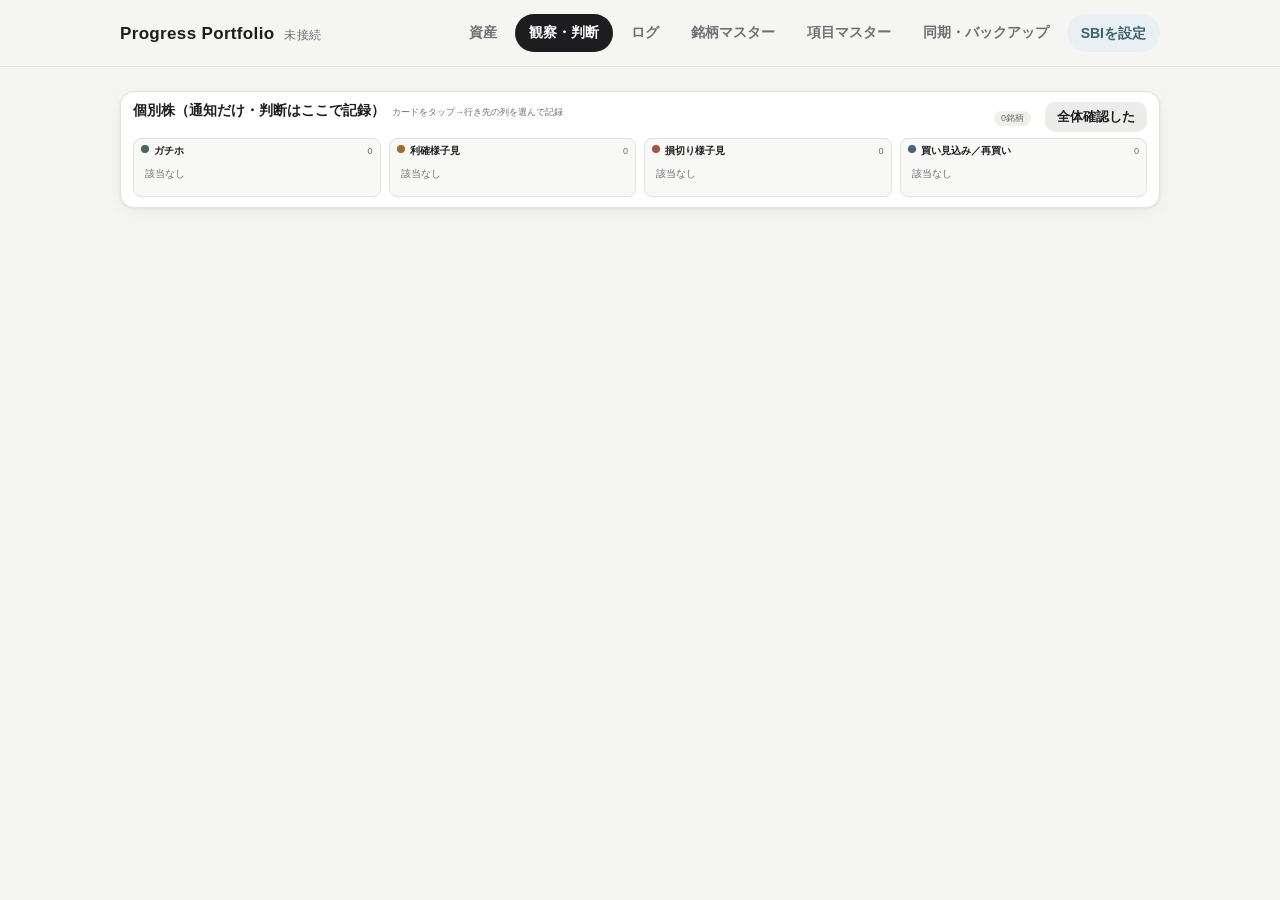
==== commit 8a616eb7: "PP統合3タブ（資産=保有ボード10列/観察=EXC2段積み/ログ=時系列統合）・iDeCo取込み対応・extraは観察タブへ転送 Co-Authored-By: Claude Fable 5 <no" ====
--- a/extra/index.html
+++ b/extra/index.html
@@ -2,536 +2,16 @@
 <html lang="ja">
 <head>
 <meta charset="UTF-8">
-<meta name="viewport" content="width=device-width, initial-scale=1.0, viewport-fit=cover">
+<meta name="viewport" content="width=device-width, initial-scale=1.0">
 <title>エクストラチャージ｜FDOA</title>
 <link rel="icon" href="data:image/svg+xml,<svg xmlns='http://www.w3.org/2000/svg' viewBox='0 0 100 100'><text y='.9em' font-size='90'>⚡</text></svg>">
 <link rel="apple-touch-icon" href="apple-touch-icon.png">
-<link rel="stylesheet" href="../shared/base.css?v=20260720f">
-<style>
-/* ---- 投資系（PP）の色をこのページに持ち込む ---- */
-:root{--progress-blue:#3f6172;--progress-blue-soft:#e9f0f3}
-.nav-external{display:inline-flex;align-items:center;color:var(--progress-blue);background:var(--progress-blue-soft);
-  padding:8px 14px;border-radius:999px;font-size:14px;font-weight:700;text-decoration:none;white-space:nowrap}
-.nav-external:hover{filter:brightness(.97)}
-
-/* ---- 状態タイル（PPのサマリーカード相当・密度高め） ---- */
-.tiles{display:grid;grid-template-columns:repeat(auto-fit,minmax(158px,1fr));gap:8px;margin-bottom:8px;align-items:start}
-.tile{border:1px solid var(--line);border-radius:10px;background:var(--card);box-shadow:var(--shadow);overflow:hidden}
-.tile summary{cursor:pointer;list-style:none;padding:9px 11px 10px;display:flex;flex-direction:column;gap:3px}
-.tile summary::-webkit-details-marker{display:none}
-.tile-top{display:flex;justify-content:space-between;align-items:center;gap:6px;min-width:0}
-.tile-name{font-size:11.5px;font-weight:750;white-space:nowrap}
-.pill{font-size:9px;font-weight:700;padding:2px 7px;border-radius:999px;background:#efefec;color:var(--sub);
-  white-space:nowrap;overflow:hidden;text-overflow:ellipsis;max-width:60%}
-.phase-danger .pill{background:var(--danger-soft);color:var(--danger)}
-.phase-warn .pill{background:var(--warn-soft);color:#73542d}
-.phase-ok .pill{background:var(--accent-soft);color:var(--accent)}
-.tile-big{font-size:22px;font-weight:750;line-height:1.15;font-variant-numeric:tabular-nums}
-.phase-danger .tile-big{color:var(--danger)}
-.phase-warn .tile-big{color:var(--warn)}
-.phase-ok .tile-big{color:var(--accent)}
-.tile-sub{font-size:9px;color:var(--sub);margin-top:-2px}
-.tile-rows{display:flex;flex-direction:column;gap:2px;margin-top:3px;min-width:0}
-.tile-row{font-size:9.5px;line-height:1.35;white-space:nowrap;overflow:hidden;text-overflow:ellipsis}
-.tile-row .lbl{color:var(--sub);font-weight:650;margin-right:2px}
-.env-fired{text-decoration:line-through;color:var(--sub)}
-/* 下落理由の4色＝状態4段階規格（shared/status-colors.md が正本。フォールバックは旧base.cssキャッシュ対策） */
-.rs-red{color:var(--st-ss,#b4533b);font-weight:700}
-.rs-yellow{color:var(--st-s,#8a6a1d);font-weight:650}
-.rs-green{color:var(--st-b,#2f6f5e);font-weight:650}
-.rs-blue{color:var(--st-c,#3f6172);font-weight:650}
-.tile-full{border-top:1px solid var(--line);padding:9px 11px;background:#fafaf8}
-.tile-full .md{font-size:11px;line-height:1.55}
-.tile-full .md ul{padding-left:16px}
-
-/* ---- 2段表示（1段目=指数／2段目=個別株）：段ヘッダー＝根拠ストリップ ---- */
-.tier{margin-bottom:14px}
-.roleStrip summary{flex-wrap:nowrap;min-width:0}
-.roleStrip .tag{font-size:9px;font-weight:700;padding:2px 7px;border-radius:999px;white-space:nowrap;flex:none}
-.roleStrip .tag-idx{background:var(--progress-blue-soft);color:var(--progress-blue)}
-.roleStrip .tag-stk{background:#efe9df;color:#73542d}
-.roleStrip .roleNote{color:var(--sub);font-weight:500;flex:1;min-width:0;white-space:nowrap;overflow:hidden;text-overflow:ellipsis}
-
-/* ---- 弾薬庫ストリップ・鮮度スタンプ ---- */
-.strip{border:1px solid var(--line);border-radius:10px;background:var(--card);box-shadow:var(--shadow);margin-bottom:8px;overflow:hidden}
-.strip summary{cursor:pointer;list-style:none;padding:8px 12px;font-size:11px;font-weight:650;display:flex;gap:6px;align-items:center;flex-wrap:wrap}
-.strip summary::-webkit-details-marker{display:none}
-.strip summary::after{content:"▾";color:var(--sub);font-size:10px;margin-left:auto}
-.strip[open] summary::after{content:"▴"}
-.strip .md{border-top:1px solid var(--line);padding:9px 12px;background:#fafaf8;font-size:11px}
-.stamp{font-size:10px;color:var(--sub);margin:0 2px 18px}
-
-/* ---- Markdown表示（折りたたみ・フォールバック用） ---- */
-.md h2{font-size:17px;margin:20px 0 8px;padding-top:4px}
-.md h2:first-child{margin-top:0}
-.md h3{font-size:15px;margin:16px 0 6px;padding:6px 10px;background:#f5f5f3;border-radius:8px}
-.md p{margin:6px 0}
-.md ul{margin:6px 0 10px;padding-left:22px}
-.md li{margin:3px 0}
-.md table{margin:8px 0 12px;font-size:13px}
-.md td{padding:7px 10px}
-.md hr{border:none;border-top:1px solid var(--line);margin:16px 0}
-.md code{background:#f0f0ee;border-radius:5px;padding:1px 6px;font-size:12px;font-family:ui-monospace,Menlo,monospace;word-break:break-all}
-.md strong{font-weight:700}
-.ruleFold{padding:14px 18px}
-.ruleFold summary{cursor:pointer;font-size:14px;font-weight:700;list-style:none;display:flex;align-items:center;gap:8px}
-.ruleFold summary::-webkit-details-marker{display:none}
-.ruleFold summary::after{content:"開く ▾";font-size:11px;font-weight:600;color:var(--sub);margin-left:auto;
-  border:1px solid var(--line);border-radius:999px;padding:3px 10px;white-space:nowrap}
-.ruleFold details[open] summary::after{content:"閉じる ▴"}
-.secHead{font-size:12px;font-weight:700;color:var(--sub);letter-spacing:.06em;margin:22px 0 10px}
-#connectCard input{width:340px;max-width:100%}
-.errbox{background:var(--danger-soft);color:var(--danger);border-radius:10px;padding:12px 14px;font-size:14px;margin-bottom:14px;display:none}
-
-@media(max-width:720px){
-  main{padding-top:10px}
-  .tiles{grid-template-columns:repeat(2,minmax(0,1fr));gap:6px;margin-bottom:6px}
-  .tile summary{padding:8px 9px 9px}
-  .tile-big{font-size:20px}
-  .strip{margin-bottom:6px}
-  .tier{margin-bottom:10px}
-  .stamp{margin-bottom:12px}
-}
-</style>
+<script>location.replace("../progress/#observe");</script>
 </head>
 <body>
-
-<header>
-  <div class="head-in">
-    <h1>エクストラチャージ <small id="fetchInfo"></small></h1>
-    <nav>
-      <button id="reloadBtn">再読込</button>
-      <a class="nav-external" href="../progress/" title="Progress Portfolioを開く">PP ↗</a>
-    </nav>
-  </div>
-</header>
-
-<main>
-  <div class="errbox" id="errBox"></div>
-
-  <!-- 未接続時：トークン入力 -->
-  <div class="card" id="connectCard" style="display:none">
-    <h2>クラウド接続</h2>
-    <p class="note" style="margin-bottom:10px">
-      規定データは非公開リポジトリ（fdoa-app-data）にあるため、閲覧にはアクセストークンが必要。<br>
-      <strong>物件管理・時給管理を使っている端末（同じブラウザ）なら自動で繋がる</strong>ので、この画面が出るのは新しい端末・別ブラウザの時だけ。トークンは3アプリと共通のものを貼ればいい。
-    </p>
-    <div class="frm">
-      <label>アクセストークン
-        <input type="password" id="tokenInput" placeholder="github_pat_...">
-      </label>
-      <button class="btn" id="connectBtn">接続</button>
-    </div>
-  </div>
-
-  <!-- ダッシュボード：2段表示（1段目=指数=EXCが機械で撃つ／2段目=個別株=通知だけ）＋鮮度 -->
-  <div id="dashWrap" style="display:none">
-    <div class="tier" id="idxTier" style="display:none">
-      <details class="strip roleStrip" id="idxStrip" style="display:none">
-        <summary id="idxSum"></summary>
-        <div class="md" id="idxMd"></div>
-      </details>
-      <div class="tiles" id="idxTiles"></div>
-      <details class="strip" id="ammoStrip" style="display:none">
-        <summary id="ammoSum"></summary>
-        <div class="md" id="ammoMd"></div>
-      </details>
-    </div>
-    <div class="tier" id="stkTier" style="display:none">
-      <details class="strip roleStrip" id="stkStrip" style="display:none">
-        <summary id="stkSum"></summary>
-        <div class="md" id="stkMd"></div>
-      </details>
-      <div class="tiles" id="stkTiles"></div>
-    </div>
-    <div class="stamp" id="stampLine"></div>
-  </div>
-
-  <!-- フォールバック：タイル化に失敗した文書はここに生Markdownで出す（真っ白事故防止） -->
-  <div class="card" id="statusCard" style="display:none">
-    <h2>現在の状態（指数）</h2>
-    <div class="md" id="statusMd"></div>
-  </div>
-  <div class="card" id="spcxStatusCard" style="display:none">
-    <h2>現在の状態（個別株）</h2>
-    <div class="md" id="spcxStatusMd"></div>
-  </div>
-
-  <!-- 規定本文・履歴（折りたたみ） -->
-  <div class="secHead" id="foldHead" style="display:none">規定・履歴</div>
-  <div class="card ruleFold" id="ruleCard" style="display:none">
-    <details>
-      <summary>発動規定（本文）</summary>
-      <div class="md" id="ruleMd" style="margin-top:12px"></div>
-    </details>
-  </div>
-  <div class="card ruleFold" id="histCard" style="display:none">
-    <details>
-      <summary>発砲履歴</summary>
-      <div class="md" id="histMd" style="margin-top:12px"></div>
-    </details>
-  </div>
-  <div class="card ruleFold" id="spcxRuleCard" style="display:none">
-    <details>
-      <summary>銘柄別ルール（本文）</summary>
-      <div class="md" id="spcxRuleMd" style="margin-top:12px"></div>
-    </details>
-  </div>
-  <div class="card ruleFold" id="spcxHistCard" style="display:none">
-    <details>
-      <summary>売買履歴</summary>
-      <div class="md" id="spcxHistMd" style="margin-top:12px"></div>
-    </details>
-  </div>
-
-  <p class="note">正本＝Macの <code>_MOMO/エクストラチャージ発動規定.md</code> と <code>_MOMO/銘柄別ルール.md</code>。毎営業日18:30の自動監視が状態を更新するたびに、このページのデータも自動で差し替わる。タイルの「今」は参考現在値（市場中30分毎更新・日本株は約20分遅延）で、DD・局面などの物差しはあくまで18:30終値。ここは閲覧専用（編集はできない）。タイルをタップすると全文が開く。</p>
-</main>
-
-<script src="../shared/store.js?v=20260720f"></script>
-<script>
-'use strict';
-const CONFIG={owner:'neongreeen',repo:'fdoa-app-data',branch:'main',path:'extra-charge.md',spcxPath:'stock-rules.md',pricesPath:'prices.json',
-  tokenKey:'fdoa_gh_token',legacyTokenKeys:['fdoa_bukken_gh_token']}; // 他アプリと同じ：旧キーも読む
-const reader=createCloudReader(CONFIG); // クラウド読み取りは全アプリ共通のstore.js経由（引っ越しはstore.js差し替えだけ）
-const $=id=>document.getElementById(id);
-
-/*__PARSER_START__*/
-function esc(s){return s.replace(/&/g,'&amp;').replace(/</g,'&lt;').replace(/>/g,'&gt;');}
-function inline(s){return s
-  .replace(/\*\*([^*]+)\*\*/g,'<strong>$1</strong>')
-  .replace(/`([^`]+)`/g,'<code>$1</code>');}
-
-/* 最小Markdownレンダラ（見出し・表・箇条書き・区切り線・段落・太字・code） */
-function mdToHtml(md){
-  const lines=md.split('\n');let html='',i=0;
-  while(i<lines.length){
-    const ln=lines[i];
-    if(/^\s*$/.test(ln)){i++;continue;}
-    if(/^---+\s*$/.test(ln)){html+='<hr>';i++;continue;}
-    let m;
-    if((m=ln.match(/^(#{1,4})\s+(.*)$/))){html+='<h'+m[1].length+'>'+inline(esc(m[2]))+'</h'+m[1].length+'>';i++;continue;}
-    if(/^\|/.test(ln)){ // 表
-      const rows=[];while(i<lines.length&&/^\|/.test(lines[i])){rows.push(lines[i]);i++;}
-      const cells=r=>r.replace(/^\||\|$/g,'').split('|').map(c=>inline(esc(c.trim())));
-      let t='<div class="tblwrap"><table>';
-      rows.forEach((r,ri)=>{
-        if(/^\|[\s:|-]+\|?$/.test(r))return; // 区切り行
-        const tag=ri===0?'th':'td';
-        t+='<tr>'+cells(r).map(c=>'<'+tag+'>'+c+'</'+tag+'>').join('')+'</tr>';
-      });
-      html+=t+'</table></div>';continue;
-    }
-    if(/^\s*-\s+/.test(ln)){ // 箇条書き
-      let l='<ul>';
-      while(i<lines.length&&/^\s*-\s+/.test(lines[i])){l+='<li>'+inline(esc(lines[i].replace(/^\s*-\s+/,'')))+'</li>';i++;}
-      html+=l+'</ul>';continue;
-    }
-    html+='<p>'+inline(esc(ln))+'</p>';i++;
-  }
-  return html;
-}
-
-// 文書を3分割：規定本文／現在の状態／履歴（発砲履歴・売買履歴）
-function splitDoc(md){
-  const si=md.search(/^## 現在の状態.*$/m);
-  if(si<0)return{rule:md.replace(/^# .*$/m,'').trim(),status:'',history:''};
-  const rule=md.slice(0,si).replace(/---+\s*$/,'').replace(/^# .*$/m,'').trim();
-  const rest=md.slice(si).replace(/^## 現在の状態.*$/m,'');
-  const hi=rest.search(/^## .*$/m);
-  let status=rest,history='';
-  if(hi>=0){status=rest.slice(0,hi);history=rest.slice(hi).trim();}
-  status=status.replace(/---+\s*\n*$/,'').trim();
-  return{rule,status,history};
-}
-
-// 状態セクションを「### 見出し」ごとに分ける
-function sections(status){
-  const marks=[];const re=/^###\s+(.+)$/gm;let m;
-  while((m=re.exec(status)))marks.push({head:m[1].trim(),idx:m.index,end:re.lastIndex});
-  return marks.map((mk,i)=>({head:mk.head,body:status.slice(mk.end,i+1<marks.length?marks[i+1].idx:undefined).trim()}));
-}
-
-const PHASE_EMOJI={'🔴':'danger','🟡':'warn','🟢':'ok'};
-
-// 1サブセクション→タイルのデータ。書式が育っても拾える範囲だけ拾う（欠けは無視）
-function parseTile(sec){
-  const ci=sec.head.indexOf('：');
-  const name=(ci>=0?sec.head.slice(0,ci):sec.head).replace(/\*/g,'').trim();
-  let phaseRaw=ci>=0?sec.head.slice(ci+1).trim():'';
-  const emoji=Object.keys(PHASE_EMOJI).find(e=>phaseRaw.includes(e))||'';
-  const phase=phaseRaw.replace(emoji,'').replace(/（[^）]*）/g,'').trim();
-  const b=sec.body;
-  const t={name,emoji,phase,phaseClass:emoji?PHASE_EMOJI[emoji]:'',body:b,big:'',bigLabel:'',rows:[]};
-  let m;
-  // 物差し1：高値からの下落率（指数＝半年高値／個別株＝90日高値）
-  if((m=b.match(/(半年高値|90日高値)[^%\n]*?比[：:]?\s*\*{0,2}(-?\d+(?:\.\d+)?)\s*\*{0,2}\s*%/))){
-    t.big=m[2]+'%';t.bigLabel=m[1]+'比';t.dd=parseFloat(m[2]);
-  }
-  // 物差し2：SPCXの底カウント
-  if(!t.big&&(m=b.match(/カウント[：:]\s*\*{0,2}(\d+)\s*営業日\*{0,2}\s*／\s*(\d+)\s*営業日/))){
-    t.big=m[1]+'/'+m[2];t.bigLabel='底カウント（営業日）';
-  }
-  // 封筒（発射済みの弾は🎯付き・取り消し線）
-  if((m=b.match(/①\s*([\d,]+)[^②]*②\s*([\d,]+)[^③]*③\s*([\d,]+)[^④]*④\s*([\d,]+)/))){
-    const fired={};let f;const fre=/第([1-4])弾[：:][^\n]*発射済み/g;
-    while((f=fre.exec(b)))fired[f[1]]=true;
-    t.env=[m[1],m[2],m[3],m[4]].map((amt,i)=>({amt,fired:!!fired[i+1]}));
-  }else if(/封筒未作成/.test(b))t.envNote='封筒未作成';
-  // 次のライン（DDが取れていれば残り距離ptを添える）
-  if((m=b.match(/次のライン[：:]\s*(.+)/))){
-    let line=m[1].replace(/\*/g,'').trim();
-    const lm=line.match(/(-\d+(?:\.\d+)?)\s*%/);
-    if(lm&&typeof t.dd==='number'){
-      const dist=t.dd-parseFloat(lm[1]);
-      if(dist>0)line='あと'+dist.toFixed(1)+'pt｜'+line; // 距離が主役なので行頭に
-    }
-    t.next=line;
-  }
-  // SPCX固有：安値・シグナルライン・ロックアップ
-  if((m=b.match(/直近安値[^$\n]*\$\s*([\d.,]+)/)))t.low='$'+m[1];
-  if((m=b.match(/シグナルライン[：:][^$\n]*\$\s*([\d.,]+)/)))t.signal='$'+m[1];
-  if((m=b.match(/ロックアップ[^：:\n]*[：:]\s*\*{0,2}([^\n*]+)/)))t.lockup=m[1].replace(/（上のカレンダー参照）.*/,'').trim();
-  // 育成・ウォッチ銘柄固有：通知ライン（円・ドル両対応）・現在値・局面解除条件
-  if((m=b.match(/通知ライン\s*\*{0,2}(\$?[\d,.]+)\s*(円)?\*{0,2}\s*(（-?\d+%）)?/))){
-    let line=m[1]+(m[2]||'')+(m[3]||'');
-    const lm=(m[3]||'').match(/(-\d+(?:\.\d+)?)%/);
-    if(lm&&typeof t.dd==='number'){
-      const dist=t.dd-parseFloat(lm[1]);
-      if(dist>0)line='あと'+dist.toFixed(1)+'pt｜'+line; // 距離が主役なので行頭に
-    }
-    t.notify=line;
-  }
-  if((m=b.match(/現在[：:]?\s*\*{0,2}([\d,.]+)\s*円/)))t.price=m[1]+'円';
-  else if((m=b.match(/現在[：:]?\s*\*{0,2}\$\s*([\d,.]+)([^\n]*)/))){ // ドル建て（Apple・SPCX）
-    t.price='$'+m[1];
-    // NY終値は時差でひと晩古い＝日付が添えてあればタイルにも出す
-    const dm=m[2].match(/(\d{4}-\d{2}-\d{2}|\d{1,2}\/\d{1,2})[^）\n]*終値/);
-    if(dm){let d=dm[1];const iso=d.match(/^\d{4}-(\d{2})-(\d{2})$/);if(iso)d=(+iso[1])+'/'+(+iso[2]);t.price+='（'+d+' NY終値）';}
-  }
-  if((m=b.match(/DDが\s*(-?\d+(?:\.\d+)?%)\s*以内へ回復/)))t.recover=m[1]+'回復で局面解除';
-  // 下落理由メモ（正本の「- 理由：」行。4色＝重さ分類）
-  if((m=b.match(/理由[：:]\s*(🔴|🟡|🟢|🔵)\s*(.+)/)))
-    t.reason={sev:{'🔴':'red','🟡':'yellow','🟢':'green','🔵':'blue'}[m[1]],text:m[2].replace(/\*/g,'').trim()};
-  return t;
-}
-
-function parseAmmo(sec){
-  const t={body:sec.body};let m;
-  if((m=sec.body.match(/円弾[：:][^\n]*＝\s*\*{0,2}([\d,]+)\s*円/)))t.yen=m[1]+'円';
-  if((m=sec.body.match(/ドル弾[^：:\n]*[：:][^\n]*?(US\$[^（\n]+)/)))t.usd=m[1].trim();
-  return t;
-}
-
-// 状態セクション冒頭（最初の###の手前）の「最終チェック」行
-function parseStamp(status){
-  const head=status.split(/^###/m)[0];
-  const m=head.match(/最終チェック[：:]\s*([^\n]+)/);
-  return m?m[1].trim():'';
-}
-
-// EXC規定本文の「暴落時の役割分担」節から、各段の根拠ストリップを作る（根拠テキストの正本は規定md1箇所）
-function roleParts(bullet){
-  const m=bullet.match(/\*\*([^*]+)\*\*(.*)$/);
-  if(!m)return null;
-  const arrow=m[1].split('→');
-  if(arrow.length<2)return null;
-  return{name:arrow[0].replace(/（[^）]*）/g,'').trim(),act:arrow[1].trim(),
-    note:m[2].replace(/^[。\s]+/,'').replace(/\*\*/g,'').trim()};
-}
-function parseRoles(rule){
-  const start=rule.search(/^##\s*暴落時の役割分担/m);
-  if(start<0)return null;
-  const after=rule.slice(start).replace(/^[^\n]*\n?/,'');
-  const end=after.search(/^##\s/m);
-  const body=(end>=0?after.slice(0,end):after).trim();
-  const pick=key=>{const mm=body.match(new RegExp('^-\\s*\\*\\*'+key+'[^\\n]*','m'));return mm?mm[0].replace(/^-\s*/,''):'';};
-  const idx=roleParts(pick('指数')),stk=roleParts(pick('個別株'));
-  if(!idx&&!stk)return null;
-  return{idx,stk,body};
-}
-// 表示順＝下落率の深い順（EXCの性格：深く下げているものほど上・毎日の更新で自動並び替え）。
-// 下落率の物差しを持たないタイル（SPCX＝底カウント型）は先頭固定
-function sortTiles(ts){
-  return ts.slice().sort((a,b)=>
-    (typeof a.dd==='number'?a.dd:-Infinity)-(typeof b.dd==='number'?b.dd:-Infinity));
-}
-/*__PARSER_END__*/
-
-// 参考現在値（fdoa-app-data/prices.json＝GitHub Actionsが市場時間帯に30分毎更新）をタイルへ合流。
-// 物差し（DD・局面・あと◯pt）はあくまで18:30終値＝mdが正。ここは「今いくらか」の表示だけ
-const LIVE_KEY={'TOPIX':'TOPIX','S&P500':'GSPC','SPCX':'SPCX','サンリオ':'8136','任天堂':'7974',
-  'Apple':'AAPL','三菱重工':'7011','小松製作所':'6301','ダイキン工業':'6367','九州電力':'9508'};
-function liveStamp(when){
-  return when?new Date(when).toLocaleString('ja-JP',{month:'numeric',day:'numeric',hour:'2-digit',minute:'2-digit'}):'';
-}
-function attachLive(tiles,prices){
-  if(!prices||!prices.quotes)return;
-  tiles.forEach(t=>{
-    const q=prices.quotes[LIVE_KEY[t.name]];
-    if(!q||!Number.isFinite(Number(q.price)))return;
-    const hm=liveStamp(q.marketTime||q.fetchedAt);
-    const pct=Number.isFinite(Number(q.changePct))?(q.changePct>0?'+':'')+q.changePct+'%':'';
-    if(t.name==='TOPIX'||t.name==='S&P500'){ // 指数は当日騰落%だけ（1306はETF代理で絶対値の物差しが違うため）
-      t.live={lbl:'今日',val:(pct||'—')+(hm?'（'+hm+'）':'')};
-    }else{
-      const price=q.currency==='JPY'?Math.round(Number(q.price)).toLocaleString('ja-JP')+'円':'$'+q.price;
-      t.live={lbl:'今',val:price+((pct||hm)?'（'+[pct,hm].filter(Boolean).join('・')+'）':'')};
-    }
-  });
-}
-
-function showErr(msg){$('errBox').textContent=msg;$('errBox').style.display='block';}
-
-const CIRC=['①','②','③','④'];
-function tileRowsHtml(t){
-  const rows=[];
-  if(t.reason)rows.push('<span class="lbl">理由</span><span class="rs-'+t.reason.sev+'">'+esc(t.reason.text)+'</span>');
-  if(t.env)rows.push('<span class="lbl">封筒</span>'+t.env.map((e,i)=>
-    '<span class="'+(e.fired?'env-fired':'')+'">'+CIRC[i]+esc(e.amt)+(e.fired?'🎯':'')+'</span>').join(' '));
-  if(t.envNote)rows.push('<span class="lbl">封筒</span>'+esc(t.envNote));
-  if(t.low&&t.signal)rows.push('<span class="lbl">安値</span>'+esc(t.low)+' → <span class="lbl">点灯</span>'+esc(t.signal));
-  if(t.notify)rows.push('<span class="lbl">通知ライン</span>'+esc(t.notify));
-  // 現在値：参考現在値（30分毎）があればそれを優先、無ければmdの18:30値へフォールバック
-  if(t.live)rows.push('<span class="lbl">'+esc(t.live.lbl)+'</span>'+esc(t.live.val));
-  else if(t.price)rows.push('<span class="lbl">現在</span>'+esc(t.price));
-  if(t.recover)rows.push('<span class="lbl">解除</span>'+esc(t.recover));
-  if(t.next)rows.push('<span class="lbl">次</span>'+esc(t.next));
-  if(t.lockup)rows.push('<span class="lbl">解除</span>'+esc(t.lockup));
-  return rows.slice(0,3).map(r=>'<div class="tile-row">'+r+'</div>').join('');
-}
-function renderTiles(elId,models){
-  $(elId).innerHTML=models.map(t=>
-    '<details class="tile'+(t.phaseClass?' phase-'+t.phaseClass:'')+'">'
-    +'<summary>'
-    +'<div class="tile-top"><span class="tile-name">'+esc(t.name)+'</span>'
-    +(t.emoji||t.phase?'<span class="pill">'+esc((t.emoji?t.emoji+' ':'')+t.phase)+'</span>':'')+'</div>'
-    +(t.big?'<div class="tile-big">'+esc(t.big)+'</div><div class="tile-sub">'+esc(t.bigLabel)+'</div>':'')
-    +'<div class="tile-rows">'+tileRowsHtml(t)+'</div>'
-    +'</summary>'
-    +'<div class="tile-full"><div class="md">'+mdToHtml(t.body)+'</div></div>'
-    +'</details>').join('');
-}
-function renderAmmo(a){
-  const bits=[];
-  if(a.yen)bits.push('円弾 <strong>'+esc(a.yen)+'</strong>');
-  if(a.usd)bits.push('ドル弾 <strong>'+esc(a.usd)+'</strong>');
-  $('ammoSum').innerHTML='🧨 弾薬庫：'+(bits.length?bits.join('・'):'詳細を開く');
-  $('ammoMd').innerHTML=mdToHtml(a.body);
-  $('ammoStrip').style.display='block';
-}
-// 段ヘッダー（根拠ストリップ）。役割分担節が読めなかった時は素の見出しへフォールバック
-function renderTierHead(p,role,rolesBody,fallbackName,tagClass){
-  if(role){
-    $(p+'Sum').innerHTML='<span class="tag '+tagClass+'">'+esc(role.name)+'</span>'
-      +'<strong>'+esc(role.act)+'</strong>'
-      +(role.note?'<span class="roleNote">'+esc(role.note)+'</span>':'');
-    $(p+'Md').innerHTML=mdToHtml(rolesBody);
-    $(p+'Strip').style.display='block';
-  }else{
-    $(p+'Sum').innerHTML='<span class="tag '+tagClass+'">'+esc(fallbackName)+'</span>';
-    $(p+'Md').innerHTML='';
-    $(p+'Strip').style.display='block';
-  }
-}
-// 履歴mdの先頭##見出しは折りたたみのタイトルと重複するので落とす
-function stripLeadH2(md){return md.replace(/^##\s+[^\n]*\n?/,'').trim();}
-
-async function load(){
-  $('errBox').style.display='none';
-  const TEST=window.__TEST_DOCS__||null; // 検証ハーネス用：本番では未定義
-  if(!TEST&&!reader.hasToken()){
-    $('connectCard').style.display='block';
-    ['dashWrap','statusCard','spcxStatusCard','foldHead','ruleCard','histCard','spcxRuleCard','spcxHistCard']
-      .forEach(id=>$(id).style.display='none');
-    return;
-  }
-  $('connectCard').style.display='none';
-  $('fetchInfo').textContent='読込中…';
-  try{
-    const [ec,sp,pricesRaw]=TEST
-      ?[TEST[CONFIG.path]||null,TEST[CONFIG.spcxPath]||null,TEST[CONFIG.pricesPath]||null]
-      :await Promise.all([reader.fetchText(CONFIG.path),reader.fetchText(CONFIG.spcxPath),
-        reader.fetchText(CONFIG.pricesPath).catch(()=>null)]); // 参考現在値は取れなくても本体表示は守る
-    let prices=null;try{prices=pricesRaw?JSON.parse(pricesRaw):null;}catch(_){}
-
-    const idxTiles=[],stkTiles=[];const stamps=[];let roles=null;
-    $('statusCard').style.display='none';
-    $('spcxStatusCard').style.display='none';
-
-    if(ec){
-      const a=splitDoc(ec);
-      $('ruleMd').innerHTML=mdToHtml(a.rule);
-      $('ruleCard').style.display='block';
-      if(a.history){$('histMd').innerHTML=mdToHtml(stripLeadH2(a.history));$('histCard').style.display='block';}
-      roles=parseRoles(a.rule); // 根拠ストリップの元＝規定の「暴落時の役割分担」節
-      try{ // タイル化に失敗したら生Markdownへフォールバック（真っ白にしない）
-        const secs=sections(a.status);
-        const ammoSec=secs.find(s=>/弾薬庫/.test(s.head));
-        const ts=secs.filter(s=>s!==ammoSec).map(parseTile);
-        if(!ts.length)throw new Error('no tiles');
-        idxTiles.push(...ts);
-        if(ammoSec)renderAmmo(parseAmmo(ammoSec));
-        const st=parseStamp(a.status);if(st)stamps.push('指数：'+st);
-      }catch(_){
-        $('statusMd').innerHTML=mdToHtml(a.status||'（状態セクションが見つからない）');
-        $('statusCard').style.display='block';
-      }
-    }
-    if(sp){
-      const b=splitDoc(sp);
-      $('spcxRuleMd').innerHTML=mdToHtml(b.rule);
-      $('spcxRuleCard').style.display='block';
-      if(b.history){$('spcxHistMd').innerHTML=mdToHtml(stripLeadH2(b.history));$('spcxHistCard').style.display='block';}
-      try{
-        const ts=sections(b.status).map(parseTile);
-        if(!ts.length)throw new Error('no tiles');
-        stkTiles.push(...ts);
-        const st=parseStamp(b.status);if(st)stamps.push('個別株：'+st);
-      }catch(_){
-        $('spcxStatusMd').innerHTML=mdToHtml(b.status||'（状態セクションが見つからない）');
-        $('spcxStatusCard').style.display='block';
-      }
-    }
-
-    // 参考現在値をタイルへ合流（md本体のパース成否とは独立・失敗しても静かに素通り）
-    try{attachLive(idxTiles,prices);attachLive(stkTiles,prices);
-      if(prices&&prices.updatedAt)stamps.push('参考現在値：'+liveStamp(prices.updatedAt)+'更新（市場中30分毎・日本株約20分遅延）');
-    }catch(_){}
-
-    // 2段表示：1段目＝指数（EXCが機械で撃つ）／2段目＝個別株（通知だけ型）
-    if(idxTiles.length){
-      renderTiles('idxTiles',sortTiles(idxTiles));
-      renderTierHead('idx',roles&&roles.idx,roles?roles.body:'','指数','tag-idx');
-      $('idxTier').style.display='block';
-    }else $('idxTier').style.display='none';
-    if(stkTiles.length){
-      renderTiles('stkTiles',sortTiles(stkTiles));
-      renderTierHead('stk',roles&&roles.stk,roles?roles.body:'','個別株','tag-stk');
-      $('stkTier').style.display='block';
-    }else $('stkTier').style.display='none';
-    $('dashWrap').style.display=(idxTiles.length||stkTiles.length)?'block':'none';
-    $('stampLine').textContent=stamps.length?'最終チェック — '+stamps.join('／'):'';
-    if(ec||sp)$('foldHead').style.display='block';
-    $('fetchInfo').textContent='取得 '+new Date().toLocaleString('ja-JP',{month:'numeric',day:'numeric',hour:'2-digit',minute:'2-digit'});
-  }catch(e){
-    $('fetchInfo').textContent='';
-    if(e&&e.auth){ // トークン無効。共通キーは消さない（物件・時給の接続を巻き添えにしない）
-      showErr('トークンが無効（401）。下の欄に貼り直すと直る（物件・時給とも共通のトークン）。');
-      $('connectCard').style.display='block';return;
-    }
-    showErr(navigator.onLine?('読み込み失敗：'+e.message):'オフライン。電波のある所で再読込して。');
-  }
-}
-
-$('reloadBtn').addEventListener('click',load);
-$('connectBtn').addEventListener('click',()=>{
-  const t=$('tokenInput').value.trim();
-  if(!t)return;
-  reader.connect(t);
-  $('tokenInput').value='';
-  load();
-});
-load();
-</script>
+<p style="font-family:sans-serif;padding:24px;font-size:14px;line-height:1.7">
+エクストラチャージはProgress Portfolioの「観察・判断」タブに統合されました。<br>
+自動で移動しない場合は <a href="../progress/#observe">こちら</a> へ。
+</p>
 </body>
 </html>
